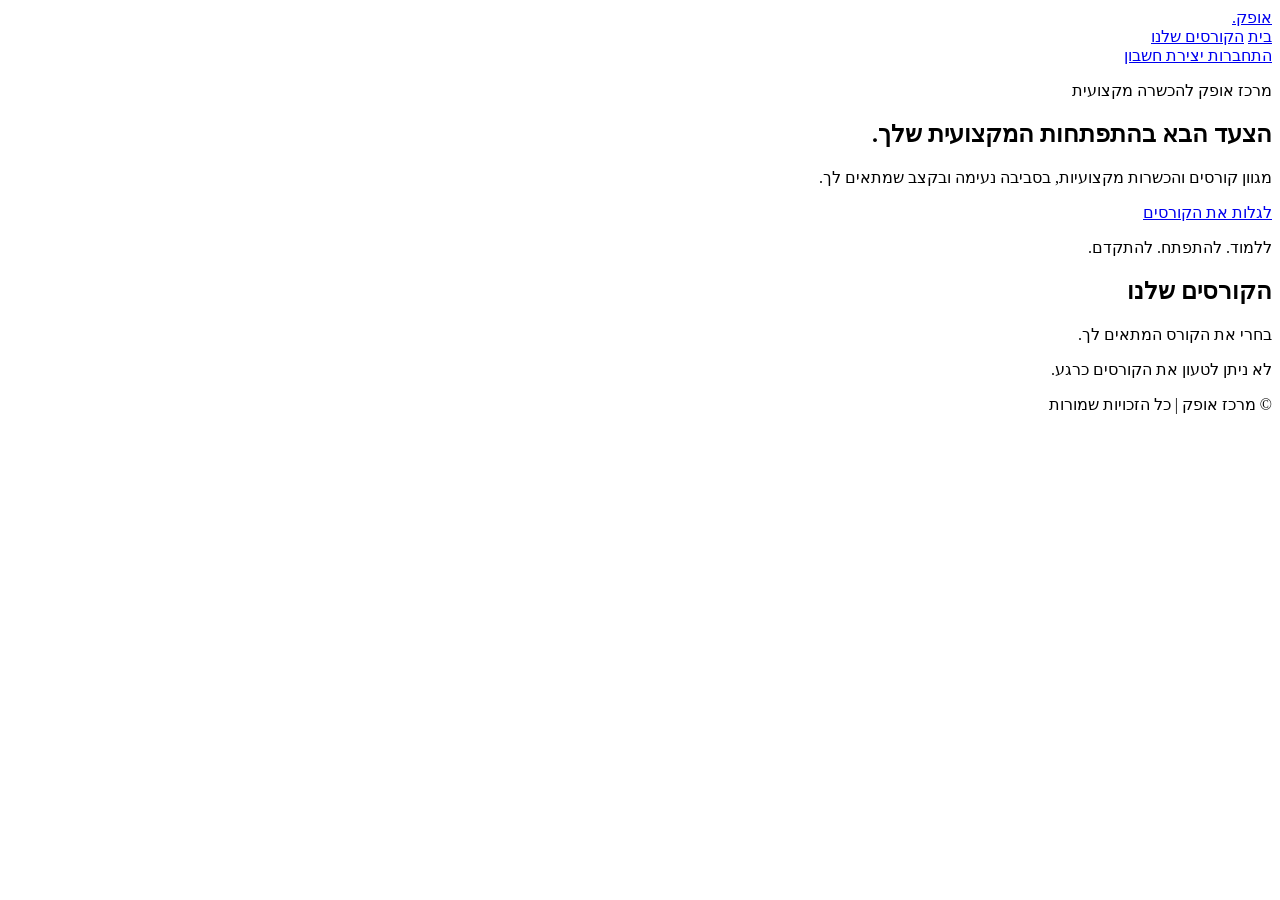
==== wwwroot/index.html @ 14af835d "Initial commit - Course Registration Client" ====
﻿
<!DOCTYPE html>
<html lang="he" dir="rtl">
<head>
    <meta charset="UTF-8">
    <meta name="viewport" content="width=device-width, initial-scale=1.0">
    <title>מרכז אופק | קורסים והכשרות</title>
    <link rel="stylesheet" href="css/style.css">
    <script src="js/app.js" defer></script>
    <script src="js/auth-state.js" defer></script>
</head>
<body>

    <header class="site-header">
        <div class="container header-content">
            <a href="#" class="logo">אופק<span>.</span></a>

            <nav class="main-nav">
                <a href="#home">בית</a>
                <a href="#courses">הקורסים שלנו</a>
            </nav>


            <div class="header-actions">
                <a href="auth.html?mode=login" class="outline-button">
                    התחברות
                </a>

                <a href="auth.html?mode=register" class="primary-button">
                    יצירת חשבון
                </a>
            </div>

        </div>
    </header>

    <main>
        <section id="home" class="hero">
            <div class="container hero-content">
                <p class="eyebrow">מרכז אופק להכשרה מקצועית</p>
                <h1>הצעד הבא בהתפתחות המקצועית שלך.</h1>
                <p class="hero-description">
                    מגוון קורסים והכשרות מקצועיות,
                    בסביבה נעימה ובקצב שמתאים לך.
                </p>
                <a href="#courses" class="primary-button">
                    לגלות את הקורסים
                </a>
            </div>
        </section>

        <section id="courses" class="courses-section">
            <div class="container">
                <div class="section-heading">
                    <div>
                        <p class="eyebrow">ללמוד. להתפתח. להתקדם.</p>
                        <h2>הקורסים שלנו</h2>
                    </div>
                    <p>בחרי את הקורס המתאים לך.</p>
                </div>

                <div id="coursesList" class="courses-grid">
                    <p class="empty-message">
                        הקורסים יוצגו כאן בקרוב.
                    </p>
                </div>
            </div>
        </section>
    </main>

    <footer class="site-footer">
        <div class="container">
            <p>© מרכז אופק | כל הזכויות שמורות</p>
        </div>
    </footer>

</body>
</html>
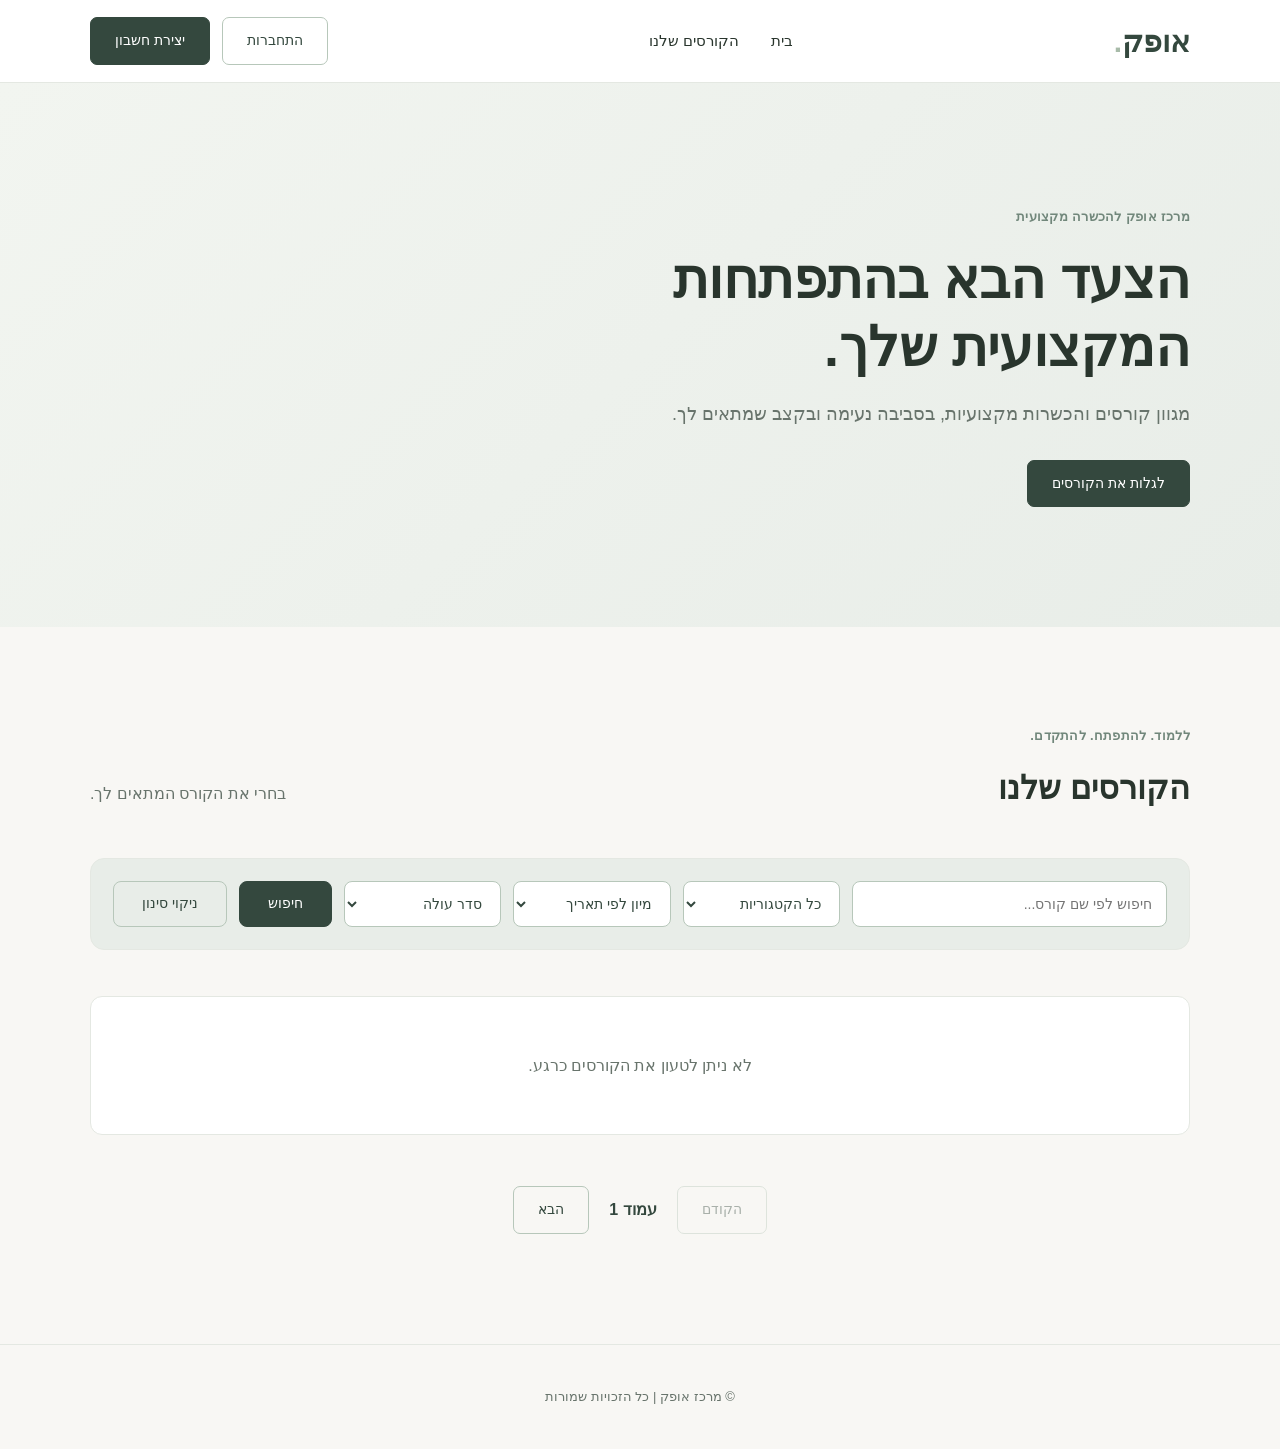
==== commit 64477e93: "Add course search, filtering, sorting and pagination" ====
--- a/wwwroot/index.html
+++ b/wwwroot/index.html
@@ -5,7 +5,8 @@
     <meta charset="UTF-8">
     <meta name="viewport" content="width=device-width, initial-scale=1.0">
     <title>מרכז אופק | קורסים והכשרות</title>
-    <link rel="stylesheet" href="css/style.css">
+    <link rel="stylesheet" href="css/style.css?v=2">
+    <script src="js/config.js"></script>
     <script src="js/app.js" defer></script>
     <script src="js/auth-state.js" defer></script>
 </head>
@@ -58,11 +59,51 @@
                     </div>
                     <p>בחרי את הקורס המתאים לך.</p>
                 </div>
+                <div class="courses-filters">
 
+                    <input type="search"
+                           id="searchInput"
+                           placeholder="חיפוש לפי שם קורס...">
+
+                    <select id="categoryFilter">
+                        <option value="">כל הקטגוריות</option>
+                    </select>
+
+                    <select id="sortFilter">
+                        <option value="StartDate">מיון לפי תאריך</option>
+                        <option value="Price">מיון לפי מחיר</option>
+                    </select>
+
+                    <select id="sortDirection">
+                        <option value="false">סדר עולה</option>
+                        <option value="true">סדר יורד</option>
+                    </select>
+
+                    <button id="searchButton" class="primary-button">
+                        חיפוש
+                    </button>
+                    <button id="resetFilters" class="outline-button">
+                        ניקוי סינון
+                    </button>
+
+                </div>
                 <div id="coursesList" class="courses-grid">
                     <p class="empty-message">
                         הקורסים יוצגו כאן בקרוב.
                     </p>
+                </div>
+                <div class="pagination">
+
+                    <button id="prevPage" class="outline-button" disabled>
+                        הקודם
+                    </button>
+
+                    <span id="pageNumber">עמוד 1</span>
+
+                    <button id="nextPage" class="outline-button">
+                        הבא
+                    </button>
+
                 </div>
             </div>
         </section>
--- a/wwwroot/css/style.css
+++ b/wwwroot/css/style.css
@@ -0,0 +1,780 @@
+﻿
+:root {
+    --background: #f8f7f4;
+    --surface: #ffffff;
+    --sage: #e8ede8;
+    --green: #34483e;
+    --muted: #68746c;
+    --border: #e4e8e2;
+    --text: #29352d;
+}
+
+* {
+    box-sizing: border-box;
+}
+
+html {
+    scroll-behavior: smooth;
+}
+
+body {
+    margin: 0;
+    font-family: "Segoe UI", Arial, sans-serif;
+    color: var(--text);
+    background: var(--background);
+    line-height: 1.7;
+}
+
+.container {
+    width: min(1100px, 90%);
+    margin: auto;
+}
+
+.site-header {
+    background: var(--surface);
+    border-bottom: 1px solid var(--border);
+}
+
+.header-content {
+    min-height: 82px;
+    display: flex;
+    align-items: center;
+    justify-content: space-between;
+    gap: 24px;
+}
+
+.logo {
+    font-size: 30px;
+    font-weight: 700;
+    color: var(--green);
+    text-decoration: none;
+}
+
+    .logo span {
+        color: #a8bba9;
+    }
+
+.main-nav {
+    display: flex;
+    gap: 32px;
+}
+
+    .main-nav a {
+        color: var(--text);
+        text-decoration: none;
+        font-size: 15px;
+    }
+
+        .main-nav a:hover {
+            color: #71877b;
+        }
+
+.primary-button,
+.outline-button {
+    display: inline-block;
+    padding: 11px 24px;
+    border-radius: 7px;
+    font: inherit;
+    font-size: 14px;
+    text-decoration: none;
+    cursor: pointer;
+    transition: background 0.2s;
+}
+
+.primary-button {
+    color: white;
+    background: var(--green);
+    border: 1px solid var(--green);
+}
+
+    .primary-button:hover {
+        background: #486251;
+    }
+
+.outline-button {
+    color: var(--green);
+    background: transparent;
+    border: 1px solid #b7c7ba;
+}
+
+    .outline-button:hover {
+        background: var(--sage);
+    }
+
+.hero {
+    background: linear-gradient(135deg, #f2f5f0, #e8ede8);
+    padding: 110px 0 120px;
+}
+
+.hero-content {
+    max-width: 1100px;
+}
+
+.eyebrow {
+    color: #71877b;
+    font-size: 13px;
+    font-weight: 600;
+    letter-spacing: 0.3px;
+}
+
+h1 {
+    max-width: 650px;
+    font-size: clamp(34px, 5vw, 54px);
+    line-height: 1.25;
+    font-weight: 600;
+    margin: 18px 0;
+}
+
+.hero-description {
+    max-width: 520px;
+    color: var(--muted);
+    font-size: 18px;
+    margin-bottom: 30px;
+}
+
+.courses-section {
+    padding: 85px 0 110px;
+}
+
+.section-heading {
+    display: flex;
+    justify-content: space-between;
+    align-items: end;
+    gap: 24px;
+    margin-bottom: 35px;
+}
+
+    .section-heading h2 {
+        font-size: 32px;
+        font-weight: 600;
+        margin: 8px 0;
+    }
+
+    .section-heading > p {
+        color: var(--muted);
+    }
+
+.courses-grid {
+    display: grid;
+    grid-template-columns: repeat(3, 1fr);
+    gap: 22px;
+}
+
+.empty-message {
+    grid-column: 1 / -1;
+    padding: 55px 20px;
+    text-align: center;
+    color: var(--muted);
+    background: white;
+    border: 1px solid var(--border);
+    border-radius: 12px;
+}
+
+.site-footer {
+    padding: 28px 0;
+    text-align: center;
+    color: var(--muted);
+    border-top: 1px solid var(--border);
+    font-size: 13px;
+}
+
+@media (max-width: 700px) {
+    .header-content {
+        flex-wrap: wrap;
+        padding: 16px 0;
+    }
+
+    .main-nav {
+        order: 3;
+        width: 100%;
+        gap: 20px;
+    }
+
+    .hero {
+        padding: 75px 0;
+    }
+
+    .courses-grid {
+        grid-template-columns: 1fr;
+    }
+
+    .section-heading {
+        display: block;
+    }
+}
+
+    
+    .course-card {
+        background: #ffffff;
+        border: 1px solid var(--border);
+        border-radius: 12px;
+        overflow: hidden;
+        transition: transform 0.2s, box-shadow 0.2s;
+    }
+   
+
+        .course-card:hover {
+            transform: translateY(-3px);
+            box-shadow: 0 10px 25px rgba(40, 60, 45, 0.06);
+        }
+
+    .course-card-content {
+        padding: 28px;
+    }
+
+    .course-category {
+        display: inline-block;
+        background: var(--sage);
+        color: var(--green);
+        padding: 4px 12px;
+        border-radius: 5px;
+        font-size: 12px;
+    }
+
+    .course-card h3 {
+        font-size: 21px;
+        font-weight: 600;
+        margin: 18px 0 10px;
+    }
+
+    .course-description {
+        color: var(--muted);
+        font-size: 14px;
+        min-height: 50px;
+    }
+
+    .course-details {
+        padding: 16px 0;
+        border-top: 1px solid var(--border);
+        margin-top: 20px;
+        font-size: 13px;
+        color: var(--muted);
+    }
+
+        .course-details p {
+            margin: 7px 0;
+        }
+
+    .course-card-footer {
+        display: flex;
+        justify-content: space-between;
+        align-items: center;
+        gap: 12px;
+        margin-top: 15px;
+    }
+
+    .price {
+        color: var(--green);
+        font-size: 22px;
+    }
+
+    .course-card-footer button:disabled {
+        opacity: 0.65;
+        cursor: default;
+    }
+
+.details-page {
+    padding: 55px 0 100px;
+    max-width: 850px;
+    margin: auto;
+}
+
+.back-link {
+    display: inline-flex;
+    align-items: center;
+    gap: 9px;
+    padding: 9px 15px;
+    margin-bottom: 28px;
+    color: var(--green);
+    background: var(--sage);
+    border: 1px solid var(--border);
+    border-radius: 7px;
+    text-decoration: none;
+    font-size: 14px;
+    font-weight: 500;
+    transition: background 0.2s, transform 0.2s;
+}
+
+    .back-link:hover {
+        background: #dce6dc;
+        transform: translateX(3px);
+    }
+
+.details-card {
+    background: white;
+    border: 1px solid var(--border);
+    border-radius: 14px;
+    padding: 45px;
+    box-shadow: 0 8px 30px rgba(40, 60, 45, 0.04);
+}
+
+.details-title {
+    font-size: 36px;
+    margin: 20px 0 12px;
+    color: var(--green);
+}
+
+.details-description {
+    color: var(--muted);
+    font-size: 16px;
+    line-height: 1.8;
+}
+
+.details-information {
+    margin-top: 30px;
+    padding: 22px 0;
+    border-top: 1px solid var(--border);
+    border-bottom: 1px solid var(--border);
+}
+
+    .details-information p {
+        margin: 12px 0;
+        font-size: 15px;
+    }
+
+.details-footer {
+    display: flex;
+    justify-content: space-between;
+    align-items: center;
+    gap: 20px;
+    margin-top: 30px;
+}
+
+.details-price {
+    color: var(--green);
+    font-size: 28px;
+}
+
+.details-footer button:disabled {
+    opacity: 0.6;
+    cursor: default;
+}
+
+@media (max-width: 600px) {
+    .details-card {
+        padding: 25px;
+    }
+
+    .details-title {
+        font-size: 28px;
+    }
+
+    .details-footer {
+        flex-wrap: wrap;
+    }
+}
+
+.auth-page {
+    min-height: calc(100vh - 83px);
+    display: flex;
+    align-items: center;
+    justify-content: center;
+    padding: 60px 20px;
+    background: var(--background);
+}
+
+.auth-card {
+    width: 100%;
+    max-width: 440px;
+    background: var(--surface);
+    padding: 42px;
+    border: 1px solid var(--border);
+    border-radius: 14px;
+    box-shadow: 0 12px 35px rgba(40, 60, 45, 0.04);
+}
+
+    .auth-card h1 {
+        font-size: 28px;
+        color: var(--green);
+        margin: 0 0 8px;
+    }
+
+.auth-subtitle {
+    color: var(--muted);
+    font-size: 14px;
+    margin-bottom: 28px;
+}
+
+.auth-tabs {
+    display: flex;
+    gap: 8px;
+    padding: 5px;
+    background: var(--background);
+    border-radius: 8px;
+    margin-bottom: 25px;
+}
+
+.auth-tab {
+    flex: 1;
+    border: none;
+    background: transparent;
+    padding: 10px;
+    font: inherit;
+    font-size: 14px;
+    color: var(--muted);
+    cursor: pointer;
+    border-radius: 6px;
+}
+
+    .auth-tab.active {
+        background: white;
+        color: var(--green);
+        font-weight: 600;
+        box-shadow: 0 2px 8px rgba(0, 0, 0, 0.04);
+    }
+
+#authForm label {
+    display: block;
+    margin: 16px 0 6px;
+    font-size: 13px;
+    font-weight: 600;
+}
+
+#authForm input {
+    width: 100%;
+    padding: 12px;
+    border: 1px solid var(--border);
+    border-radius: 7px;
+    font: inherit;
+    font-size: 14px;
+    background: white;
+}
+
+    #authForm input:focus {
+        outline: 2px solid #a8bba9;
+        outline-offset: 1px;
+    }
+
+.auth-submit {
+    width: 100%;
+    margin-top: 15px;
+}
+
+.auth-message {
+    font-size: 13px;
+    color: #a33c3c;
+    min-height: 20px;
+    margin-top: 15px;
+}
+
+@media (max-width: 500px) {
+    .auth-card {
+        padding: 28px 22px;
+    }
+}
+.header-actions {
+    display: flex;
+    align-items: center;
+    gap: 12px;
+    flex-wrap: wrap;
+}
+.welcome-message {
+    color: var(--green);
+    font-size: 14px;
+    font-weight: 600;
+}
+.my-course-card {
+    background: var(--surface);
+    border: 1px solid var(--border);
+    border-radius: 12px;
+    padding: 24px;
+    margin-top: 20px;
+}
+
+    .my-course-card h2 {
+        color: var(--green);
+        margin-bottom: 12px;
+    }
+
+    .my-course-card p {
+        color: var(--muted);
+        margin-bottom: 10px;
+    }
+
+    .my-course-card a {
+        display: inline-block;
+        margin-top: 12px;
+    }
+    .my-course-card button {
+        margin-inline-start: 12px;
+        cursor: pointer;
+    }
+
+        .my-course-card button:disabled {
+            opacity: 0.5;
+            cursor: not-allowed;
+        }
+
+
+.admin-course-card {
+    padding: 16px;
+    margin-bottom: 12px;
+    border: 1px solid #ddd;
+    border-radius: 8px;
+    background-color: white;
+}
+
+    .admin-course-card h3 {
+        margin: 0 0 8px;
+    }
+
+    .admin-course-card p {
+        margin: 4px 0;
+    }
+
+    .admin-course-card button {
+        margin: 8px 0 0 8px;
+    }
+
+.admin-courses-table {
+    width: 100%;
+    border-collapse: collapse;
+    margin-top: 20px;
+    background-color: white;
+}
+
+    .admin-courses-table th,
+    .admin-courses-table td {
+        padding: 12px;
+        text-align: right;
+        border-bottom: 1px solid #ddd;
+    }
+
+    .admin-courses-table th {
+        background-color: #f4f6f8;
+        font-weight: bold;
+    }
+
+    .admin-courses-table tr:hover {
+        background-color: #f9fafb;
+    }
+
+    .admin-courses-table button {
+        margin-left: 8px;
+        padding: 7px 12px;
+        cursor: pointer;
+    }
+
+.admin-course-form {
+    max-width: 650px;
+    margin: 24px 0;
+    padding: 24px;
+    background: #fff;
+    border: 1px solid #ddd;
+    border-radius: 12px;
+}
+
+    .admin-course-form[hidden] {
+        display: none;
+    }
+
+    .admin-course-form label {
+        display: block;
+        margin: 14px 0 6px;
+        font-weight: 600;
+    }
+
+    .admin-course-form input,
+    .admin-course-form textarea,
+    .admin-course-form select {
+        display: block;
+        width: 100%;
+        box-sizing: border-box;
+        padding: 10px;
+        border: 1px solid #ccc;
+        border-radius: 6px;
+        font: inherit;
+    }
+
+    .admin-course-form textarea {
+        min-height: 100px;
+        resize: vertical;
+    }
+
+    .admin-course-form .form-actions {
+        display: flex;
+        gap: 12px;
+        margin-top: 20px;
+    }
+
+/* Admin course form */
+
+form.admin-course-form {
+    display: grid;
+    grid-template-columns: repeat(2, minmax(0, 1fr));
+    gap: 10px 20px;
+    width: 100%;
+    max-width: 760px;
+    margin: 25px 0;
+    padding: 28px;
+    background-color: #ffffff;
+    border: 1px solid #e0e5e1;
+    border-radius: 14px;
+    box-sizing: border-box;
+}
+
+    form.admin-course-form[hidden] {
+        display: none;
+    }
+
+.admin-course-form h2,
+.admin-course-form .form-actions,
+.admin-course-form #courseFormMessage {
+    grid-column: 1 / -1;
+}
+
+.admin-course-form h2 {
+    margin: 0 0 12px;
+}
+
+.admin-course-form label {
+    display: block;
+    grid-column: 1 / -1;
+    margin: 8px 0 -4px;
+    font-weight: 600;
+}
+
+.admin-course-form input,
+.admin-course-form textarea,
+.admin-course-form select {
+    grid-column: 1 / -1;
+    width: 100%;
+    min-width: 0;
+    padding: 11px 12px;
+    border: 1px solid #cbd5ce;
+    border-radius: 8px;
+    background: white;
+    font: inherit;
+    box-sizing: border-box;
+}
+
+.admin-course-form textarea {
+    min-height: 100px;
+    resize: vertical;
+}
+
+    .admin-course-form input:focus,
+    .admin-course-form textarea:focus,
+    .admin-course-form select:focus {
+        outline: 2px solid #527866;
+        outline-offset: 1px;
+    }
+
+.admin-course-form .form-actions {
+    display: flex;
+    gap: 12px;
+    margin-top: 14px;
+}
+
+@media (max-width: 600px) {
+    form.admin-course-form {
+        padding: 18px;
+    }
+}
+
+@keyframes courseSlideIn {
+    from {
+        opacity: 0;
+        transform: translateX(65px) scale(0.9) rotate(-3deg);
+    }
+
+    to {
+        opacity: 1;
+        transform: translateX(0) scale(1) rotate(0);
+    }
+}
+
+.courses-grid .course-card {
+    animation: courseSlideIn 0.55s cubic-bezier(0.22, 1, 0.36, 1) both;
+}
+.courses-filters {
+    display: grid;
+    grid-template-columns: 2fr 1fr 1fr 1fr auto auto;
+    align-items: center;
+    gap: 12px;
+    padding: 22px;
+    margin-bottom: 30px;
+    background: var(--sage);
+    border: 1px solid var(--border);
+    border-radius: 14px;
+}
+
+    .courses-filters input,
+    .courses-filters select {
+        width: 100%;
+        min-width: 0;
+        height: 46px;
+        padding: 0 14px;
+        border: 1px solid #b7c7ba;
+        border-radius: 8px;
+        background: var(--surface);
+        color: var(--green);
+        font: inherit;
+        font-size: 14px;
+        transition: border-color 0.25s, box-shadow 0.25s;
+    }
+
+        .courses-filters input:focus,
+        .courses-filters select:focus {
+            outline: none;
+            border-color: #71877b;
+            box-shadow: 0 0 0 4px #71877b20;
+        }
+
+    .courses-filters select {
+        cursor: pointer;
+    }
+
+    .courses-filters button {
+        height: 46px;
+        border-radius: 8px;
+        padding: 0 28px;
+        transition: background 0.25s, transform 0.25s;
+    }
+
+        .courses-filters button:hover {
+            transform: translateY(-2px);
+        }
+
+.pagination {
+    display: flex;
+    justify-content: center;
+    align-items: center;
+    gap: 20px;
+    margin-top: 35px;
+}
+
+    .pagination button {
+        transition: background 0.25s, transform 0.25s;
+    }
+
+        .pagination button:not(:disabled):hover {
+            transform: translateY(-2px);
+        }
+
+        .pagination button:disabled {
+            opacity: 0.4;
+            cursor: not-allowed;
+        }
+
+#pageNumber {
+    font-weight: 600;
+    color: var(--green);
+}
+
+@media (max-width: 900px) {
+    .courses-filters {
+        grid-template-columns: repeat(2, minmax(0, 1fr));
+    }
+
+        .courses-filters input,
+        .courses-filters button {
+            grid-column: 1 / -1;
+        }
+}
+
+@media (max-width: 500px) {
+    .courses-filters {
+        grid-template-columns: 1fr;
+    }
+}
